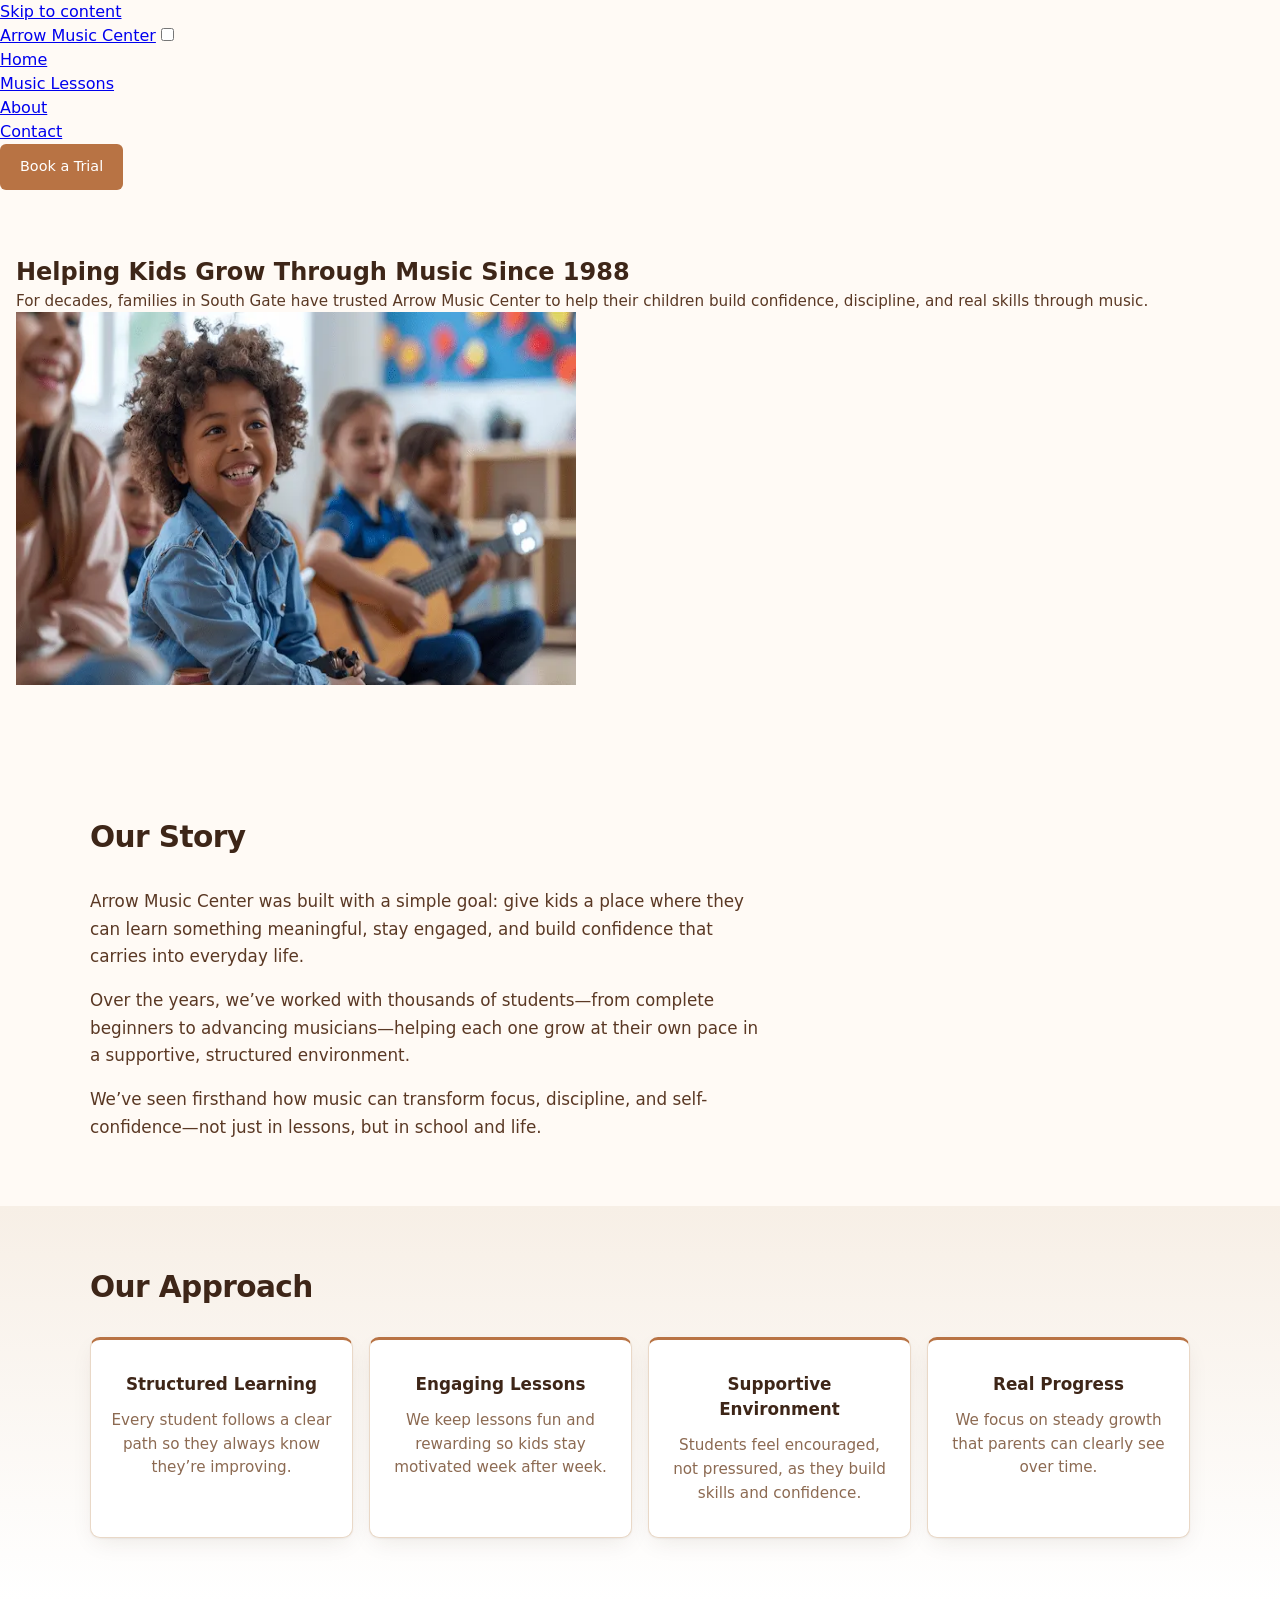
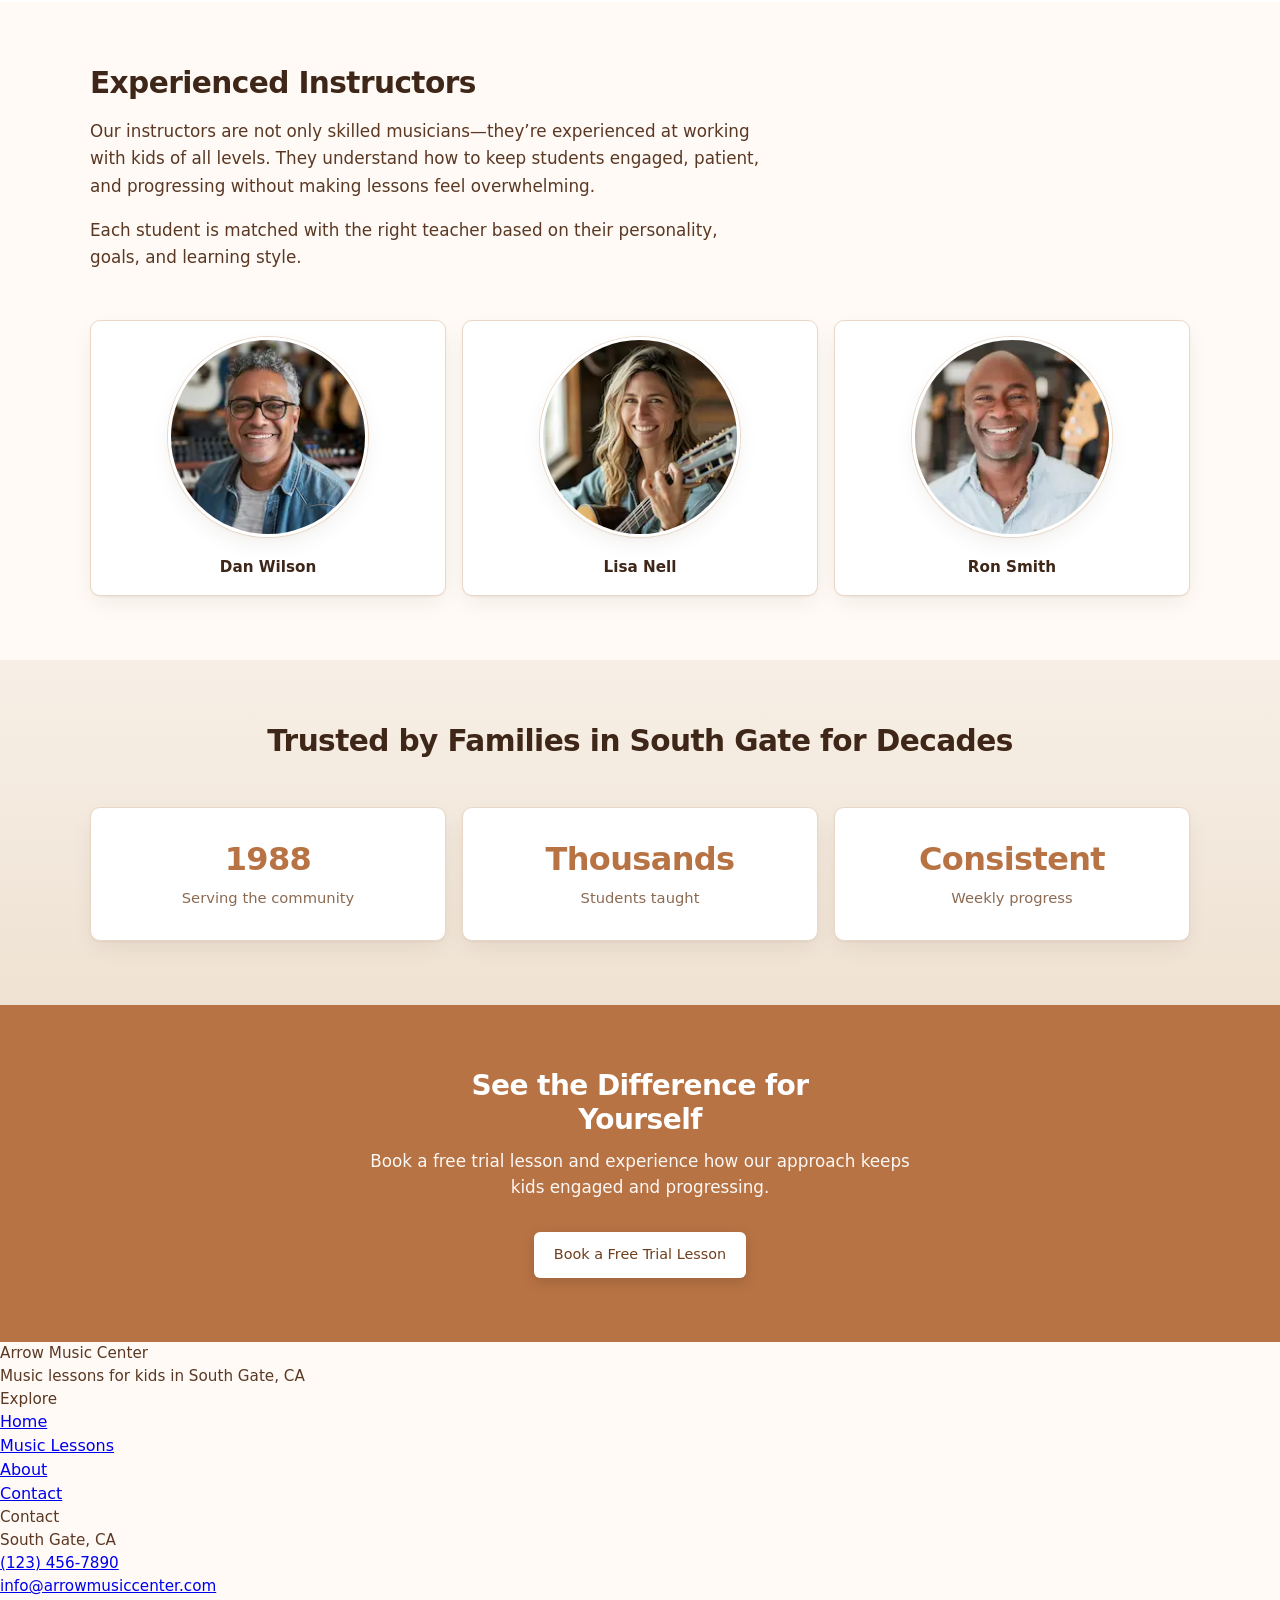
==== about.html @ 7670428e "Add About, Music Lessons, and Contact pages with styles and assets Introduce the secondary pages wit" ====
<!doctype html>
<html lang="en">
  <head>
    <meta charset="UTF-8" />
    <meta name="viewport" content="width=device-width, initial-scale=1.0" />
    <title>About Arrow Music Center | Music Lessons in South Gate, CA</title>
    <meta
      name="description"
      content="Learn about Arrow Music Center in South Gate, CA. Experienced instructors, structured lessons, and a proven approach helping kids build confidence through music since 1988."
    />

    <link rel="stylesheet" href="styles/global.css" />
    <link rel="stylesheet" href="styles/about.css" />
  </head>

  <body class="page">
    <a class="skip-link" href="#main">Skip to content</a>
    <header class="site-header">
      <div class="site-header__inner">
        <a
          href="index.html"
          class="site-header__brand"
          aria-label="Arrow Music Center, home"
          >Arrow Music Center</a
        >
        <input
          type="checkbox"
          id="site-nav-toggle"
          class="site-header__checkbox"
        />
        <label
          for="site-nav-toggle"
          class="site-header__menu-btn"
          aria-label="Open menu"
        >
          <span class="site-header__menu-icon"></span>
        </label>
        <label
          for="site-nav-toggle"
          class="site-header__backdrop"
          aria-hidden="true"
        ></label>
        <nav class="site-header__nav" aria-label="Main navigation">
          <ul class="site-header__list">
            <li><a href="index.html" class="site-header__link">Home</a></li>
            <li>
              <a href="music-lessons.html" class="site-header__link"
                >Music Lessons</a
              >
            </li>
            <li>
              <a href="about.html" class="site-header__link" aria-current="page"
                >About</a
              >
            </li>
            <li>
              <a href="contact.html" class="site-header__link">Contact</a>
            </li>
            <li class="site-header__item--cta">
              <a
                href="contact.html#booking-form"
                class="site-header__cta btn btn--primary"
                >Book a Trial</a
              >
            </li>
          </ul>
        </nav>
      </div>
    </header>
    <main class="about" id="main">
      <!-- HERO -->
      <section class="about__hero hero" aria-labelledby="about-hero-heading">
        <div class="hero__container">
          <div class="hero__content">
            <h1 class="hero__title" id="about-hero-heading">
              Helping Kids Grow Through Music Since 1988
            </h1>

            <p class="hero__subtitle">
              For decades, families in South Gate have trusted Arrow Music
              Center to help their children build confidence, discipline, and
              real skills through music.
            </p>
          </div>

          <div class="hero__image-wrapper">
            <img
              src="images/home/about-hero.webp"
              alt="Welcoming teaching studio at Arrow Music Center in South Gate"
              class="hero__image"
              width="560"
              height="373"
            />
          </div>
        </div>
      </section>

      <!-- STORY -->
      <section class="about__story story">
        <div class="story__container">
          <h2 class="story__title">Our Story</h2>

          <div class="story__content">
            <p class="story__text">
              Arrow Music Center was built with a simple goal: give kids a place
              where they can learn something meaningful, stay engaged, and build
              confidence that carries into everyday life.
            </p>

            <p class="story__text">
              Over the years, we’ve worked with thousands of students—from
              complete beginners to advancing musicians—helping each one grow at
              their own pace in a supportive, structured environment.
            </p>

            <p class="story__text">
              We’ve seen firsthand how music can transform focus, discipline,
              and self-confidence—not just in lessons, but in school and life.
            </p>
          </div>
        </div>
      </section>

      <!-- MISSION -->
      <section class="about__mission mission">
        <div class="mission__container">
          <h2 class="mission__title">Our Approach</h2>

          <div class="mission__grid">
            <div class="mission__item">
              <h3 class="mission__item-title">Structured Learning</h3>
              <p class="mission__item-text">
                Every student follows a clear path so they always know they’re
                improving.
              </p>
            </div>

            <div class="mission__item">
              <h3 class="mission__item-title">Engaging Lessons</h3>
              <p class="mission__item-text">
                We keep lessons fun and rewarding so kids stay motivated week
                after week.
              </p>
            </div>

            <div class="mission__item">
              <h3 class="mission__item-title">Supportive Environment</h3>
              <p class="mission__item-text">
                Students feel encouraged, not pressured, as they build skills
                and confidence.
              </p>
            </div>

            <div class="mission__item">
              <h3 class="mission__item-title">Real Progress</h3>
              <p class="mission__item-text">
                We focus on steady growth that parents can clearly see over
                time.
              </p>
            </div>
          </div>
        </div>
      </section>

      <!-- INSTRUCTORS -->
      <section
        class="about__instructors instructors"
        aria-labelledby="instructors-heading"
      >
        <div class="instructors__container">
          <h2 class="instructors__title" id="instructors-heading">
            Experienced Instructors
          </h2>

          <div class="instructors__content">
            <p class="instructors__text">
              Our instructors are not only skilled musicians—they’re experienced
              at working with kids of all levels. They understand how to keep
              students engaged, patient, and progressing without making lessons
              feel overwhelming.
            </p>

            <p class="instructors__text">
              Each student is matched with the right teacher based on their
              personality, goals, and learning style.
            </p>
          </div>

          <div class="instructors__grid">
            <div class="instructors__card">
              <img
                src="/images/home/instructor-1.webp"
                alt="First featured music instructor at Arrow Music Center"
                class="instructors__image"
                width="200"
                height="200"
              />
              <p class="instructors__name">Dan Wilson</p>
            </div>

            <div class="instructors__card">
              <img
                src="images/home/instructor-2.webp"
                alt="Second featured music instructor at Arrow Music Center"
                class="instructors__image"
                width="200"
                height="200"
              />
              <p class="instructors__name">Lisa Nell</p>
            </div>

            <div class="instructors__card">
              <img
                src="images/home/instructor-3.webp"
                alt="Third featured music instructor at Arrow Music Center"
                class="instructors__image"
                width="200"
                height="200"
              />
              <p class="instructors__name">Ron Smith</p>
            </div>
          </div>
        </div>
      </section>

      <!-- TRUST / PROOF -->
      <section class="about__trust trust">
        <div class="trust__container">
          <h2 class="trust__title">
            Trusted by Families in South Gate for Decades
          </h2>

          <div class="trust__grid">
            <div class="trust__item">
              <p class="trust__number">1988</p>
              <p class="trust__label">Serving the community</p>
            </div>

            <div class="trust__item">
              <p class="trust__number">Thousands</p>
              <p class="trust__label">Students taught</p>
            </div>

            <div class="trust__item">
              <p class="trust__number">Consistent</p>
              <p class="trust__label">Weekly progress</p>
            </div>
          </div>
        </div>
      </section>

      <!-- CTA -->
      <section class="about__cta cta" aria-labelledby="about-cta-heading">
        <div class="cta__container">
          <h2 class="cta__title" id="about-cta-heading">
            See the Difference for Yourself
          </h2>

          <p class="cta__text">
            Book a free trial lesson and experience how our approach keeps kids
            engaged and progressing.
          </p>

          <a href="contact.html#booking-form" class="btn btn--primary">
            Book a Free Trial Lesson
          </a>
        </div>
      </section>
    </main>

    <footer class="site-footer">
      <div class="site-footer__inner">
        <div class="site-footer__col site-footer__col--brand">
          <p class="site-footer__name">Arrow Music Center</p>
          <p class="site-footer__tagline">
            Music lessons for kids in South Gate, CA
          </p>
        </div>
        <nav class="site-footer__col site-footer__nav" aria-label="Footer">
          <p class="site-footer__heading">Explore</p>
          <ul class="site-footer__list">
            <li><a href="index.html" class="site-footer__link">Home</a></li>
            <li>
              <a href="music-lessons.html" class="site-footer__link"
                >Music Lessons</a
              >
            </li>
            <li>
              <a href="about.html" class="site-footer__link" aria-current="page"
                >About</a
              >
            </li>
            <li>
              <a href="contact.html" class="site-footer__link">Contact</a>
            </li>
          </ul>
        </nav>
        <div class="site-footer__col site-footer__col--contact">
          <p class="site-footer__heading">Contact</p>
          <p class="site-footer__text">South Gate, CA</p>
          <p class="site-footer__text">
            <a href="tel:+11234567890" class="site-footer__link"
              >(123) 456-7890</a
            >
          </p>
          <p class="site-footer__text">
            <a href="mailto:info@arrowmusiccenter.com" class="site-footer__link"
              >info@arrowmusiccenter.com</a
            >
          </p>
        </div>
      </div>
      <div class="site-footer__bar">
        <p class="site-footer__copy">
          &copy; 2026 Arrow Music Center. All rights reserved.
        </p>
      </div>
    </footer>
  </body>
</html>
---- styles/global.css ----
/* =========================
   CSS VARIABLES (WOOD THEME)
========================= */
:root {
  /* Brand (refined wood system) */
  --color-primary: #b87344; /* polished wood */
  --color-primary-light: #d89a5b; /* lighter varnish */
  --color-primary-dark: #6f3f1f; /* deeper, richer wood (improved contrast) */

  /* Accent (harmonized warm tone) */
  --color-accent: #e39a4b; /* warm amber, blends with wood tones */

  /* Core text (warm but readable) */
  --color-secondary: #3e2618; /* deep brown */
  --color-text: #5a3824; /* softened text */
  --color-muted: #8c6a52; /* muted brown */

  /* Backgrounds (light wood / paper tones) */
  --color-bg: #fffaf5;
  --color-bg-light: #fdf6ee;
  --color-border: #e9d8c7;

  /* Surfaces */
  --color-surface: #ffffff;
  --color-surface-glass: color-mix(
    in srgb,
    var(--color-surface) 75%,
    transparent
  );

  /* Section backgrounds */
  --color-bg-muted: #f7efe6;
  --color-bg-muted-deep: #efe2d3;
  --color-bg-wash: #faf4ec;

  /* Borders */
  --color-border-soft: rgb(233 216 199 / 0.8);
  --color-border-muted: rgb(233 216 199 / 0.7);
  --color-border-emphasis: #d6bfa7;

  /* Text on primary */
  --color-on-primary: #ffffff;

  /* Shadows (warmer tone instead of blue/black) */
  --rgb-shadow: 60 38 24;
  --rgb-black: 0 0 0;

  /* Primary accents */
  --color-primary-tint: color-mix(
    in srgb,
    var(--color-primary) 12%,
    transparent
  );
  --color-primary-ring: color-mix(
    in srgb,
    var(--color-primary) 20%,
    transparent
  );

  /* Gradients */
  --gradient-hero: linear-gradient(
    165deg,
    var(--color-bg-muted) 0%,
    var(--color-bg-muted-deep) 45%,
    var(--color-bg-light) 100%
  );

  --gradient-section-to-surface: linear-gradient(
    180deg,
    var(--color-bg-muted) 0%,
    var(--color-surface) 100%
  );

  --gradient-section-muted: linear-gradient(
    180deg,
    var(--color-bg-muted) 0%,
    var(--color-bg-muted-deep) 100%
  );

  --gradient-benefits: linear-gradient(
    180deg,
    color-mix(in srgb, var(--color-bg-muted-deep) 85%, transparent) 0%,
    var(--color-bg-muted) 100%
  );

  --gradient-programs: linear-gradient(
    180deg,
    var(--color-bg-wash) 0%,
    var(--color-surface) 100%
  );

  /* Radius */
  --radius-sm: 6px;
  --radius-md: 10px;

  /* Spacing */
  --spacing-xs: 0.5rem;
  --spacing-sm: 0.75rem;
  --spacing-md: 1rem;
  --spacing-lg: 2rem;
  --spacing-xl: 3rem;

  /* Layout */
  --container-width: 1100px;

  /* Shadows */
  --shadow-image:
    0 1px 3px rgb(var(--rgb-shadow) / 0.08),
    0 12px 28px -8px rgb(var(--rgb-shadow) / 0.12);

  --shadow-card:
    0 1px 2px rgb(var(--rgb-shadow) / 0.06),
    0 8px 24px -6px rgb(var(--rgb-shadow) / 0.1);

  --shadow-card-hover:
    0 2px 8px rgb(var(--rgb-shadow) / 0.08),
    0 16px 32px -12px rgb(var(--rgb-shadow) / 0.14);

  --shadow-cta-image:
    0 4px 24px rgb(var(--rgb-black) / 0.15),
    0 1px 3px rgb(var(--rgb-black) / 0.1);

  --shadow-steps-icon: 0 2px 8px rgb(var(--rgb-shadow) / 0.08);

  --shadow-programs-panel:
    0 1px 2px rgb(var(--rgb-shadow) / 0.04),
    0 12px 28px -10px rgb(var(--rgb-shadow) / 0.08);

  --shadow-cta-button: 0 4px 14px rgb(var(--rgb-black) / 0.15);
  --shadow-cta-button-hover: 0 6px 20px rgb(var(--rgb-black) / 0.2);
}

/* =========================
   RESET
========================= */
*,
*::before,
*::after {
  box-sizing: border-box;
  margin: 0;
  padding: 0;
}

body {
  font-family:
    system-ui,
    -apple-system,
    sans-serif;
  color: var(--color-text);
  background: var(--color-bg);
  line-height: 1.5;
}

/* =========================
   BASE TYPOGRAPHY
========================= */
h1,
h2,
h3 {
  color: var(--color-secondary);
}

h2 {
  font-size: 1.5rem;
  margin-bottom: var(--spacing-md);
}

h3 {
  font-size: 1.1rem;
  margin-bottom: var(--spacing-xs);
}

p {
  font-size: 0.95rem;
}

/* =========================
   BUTTONS
========================= */
.btn {
  display: inline-block;
  padding: 0.75rem 1.25rem;
  border-radius: var(--radius-sm);
  text-decoration: none;
  font-size: 0.9rem;
}

.btn--primary {
  background: var(--color-primary);
  color: var(--color-on-primary);
}

.btn--secondary {
  border: 1px solid var(--color-border);
  color: var(--color-text);
}

@media (min-width: 640px) {
  h2 {
    font-size: 1.75rem;
  }
}
---- styles/about.css ----
/* About page (tokens in global.css; mirrors home.css / lessons.css patterns) */

/* =========================
   LAYOUT
========================= */
.about section {
  padding: clamp(2.5rem, 6vw, 4rem) var(--spacing-md);
}

.story__container,
.mission__container,
.instructors__container,
.trust__container,
.cta__container {
  max-width: var(--container-width);
  margin: 0 auto;
}

/* =========================
   SHARED TITLES
========================= */
.story__title,
.mission__title,
.instructors__title,
.trust__title {
  font-weight: 700;
  line-height: 1.2;
  letter-spacing: -0.02em;
  text-align: center;
  margin-inline: auto;
  margin-bottom: var(--spacing-lg);
  font-size: clamp(1.5rem, 2vw + 1rem, 1.85rem);
  max-width: 28ch;
}

.instructors__title {
  margin-bottom: var(--spacing-md);
}

.trust__title {
  max-width: 32ch;
  margin-bottom: var(--spacing-xl);
}

/* =========================
   STORY
========================= */
.story {
  background: var(--color-bg);
}

.story__content {
  max-width: 40rem;
  margin-inline: auto;
}

.story__text {
  margin: 0 0 var(--spacing-md);
  font-size: 1.05rem;
  line-height: 1.65;
  color: var(--color-text);
}

.story__text:last-child {
  margin-bottom: 0;
}

/* =========================
   MISSION / APPROACH
========================= */
.mission {
  background: var(--gradient-section-to-surface);
}

.mission__grid {
  display: grid;
  gap: var(--spacing-md);
}

.mission__item {
  background: var(--color-surface);
  border: 1px solid var(--color-border);
  border-radius: var(--radius-md);
  padding: var(--spacing-lg) var(--spacing-md);
  text-align: center;
  box-shadow: var(--shadow-card);
  border-top: 3px solid var(--color-primary);
  transition:
    border-color 0.2s ease,
    box-shadow 0.2s ease;
}

.mission__item:hover {
  border-color: color-mix(
    in srgb,
    var(--color-primary) 35%,
    var(--color-border)
  );
  box-shadow: var(--shadow-card-hover);
}

.mission__item-title {
  font-size: 1.05rem;
  font-weight: 700;
  margin-bottom: var(--spacing-sm);
  color: var(--color-secondary);
}

.mission__item-text {
  margin: 0;
  font-size: 0.95rem;
  line-height: 1.55;
  color: var(--color-muted);
}

/* =========================
   INSTRUCTORS
========================= */
.instructors {
  background: var(--color-bg);
}

.instructors__content {
  max-width: 40rem;
  margin-inline: auto;
  margin-bottom: var(--spacing-xl);
  text-align: center;
}

.instructors__text {
  margin: 0 0 var(--spacing-md);
  font-size: 1.05rem;
  line-height: 1.65;
  color: var(--color-text);
}

.instructors__text:last-of-type {
  margin-bottom: 0;
}

.instructors__grid {
  display: grid;
  gap: var(--spacing-md);
}

.instructors__card {
  background: var(--color-surface);
  border: 1px solid var(--color-border);
  border-radius: var(--radius-md);
  padding: var(--spacing-md);
  text-align: center;
  box-shadow: var(--shadow-card);
  transition:
    border-color 0.2s ease,
    box-shadow 0.2s ease;
}

.instructors__card:hover {
  border-color: color-mix(
    in srgb,
    var(--color-primary) 28%,
    var(--color-border)
  );
  box-shadow: var(--shadow-card-hover);
}

.instructors__image {
  width: 100%;
  max-width: 200px;
  aspect-ratio: 1;
  margin-inline: auto;
  margin-bottom: var(--spacing-sm);
  border-radius: 50%;
  object-fit: cover;
  border: 3px solid var(--color-surface);
  box-shadow:
    0 0 0 1px var(--color-border),
    var(--shadow-card);
}

.instructors__name {
  margin: 0;
  font-size: 0.95rem;
  font-weight: 600;
  color: var(--color-secondary);
}

/* =========================
   TRUST / STATS
========================= */
.trust {
  background: var(--gradient-section-muted);
}

.trust__grid {
  display: grid;
  gap: var(--spacing-md);
}

.trust__item {
  background: var(--color-surface);
  border: 1px solid var(--color-border);
  border-radius: var(--radius-md);
  padding: var(--spacing-lg) var(--spacing-md);
  text-align: center;
  box-shadow: var(--shadow-card);
}

.trust__number {
  margin: 0 0 var(--spacing-xs);
  font-size: clamp(1.5rem, 3vw + 1rem, 2rem);
  font-weight: 700;
  letter-spacing: -0.02em;
  color: var(--color-primary);
  line-height: 1.2;
}

.trust__label {
  margin: 0;
  font-size: 0.92rem;
  line-height: 1.45;
  color: var(--color-muted);
}

/* =========================
   CTA
========================= */
.about .cta {
  text-align: center;
  background: var(--color-primary);
  color: var(--color-on-primary);
}

.about .cta__title {
  color: var(--color-on-primary);
  font-weight: 700;
  line-height: 1.2;
  letter-spacing: -0.02em;
  margin-bottom: var(--spacing-sm);
  max-width: 24ch;
  margin-inline: auto;
}

.about .cta__text {
  margin-bottom: var(--spacing-lg);
  font-size: 1.05rem;
  line-height: 1.55;
  opacity: 0.95;
  max-width: 36rem;
  margin-inline: auto;
}

.about .cta .btn--primary {
  background: var(--color-surface);
  color: var(--color-primary-dark);
  box-shadow: var(--shadow-cta-button);
  border: none;
  transition:
    transform 0.15s ease,
    box-shadow 0.15s ease,
    color 0.15s ease;
}

.about .cta .btn--primary:hover {
  transform: translateY(-1px);
  color: var(--color-primary);
  box-shadow:
    var(--shadow-cta-button-hover),
    0 0 0 1px color-mix(in srgb, var(--color-accent) 55%, transparent);
}

/* =========================
   RESPONSIVE
========================= */
@media (min-width: 640px) {
  .mission__grid {
    grid-template-columns: repeat(2, minmax(0, 1fr));
  }

  .instructors__grid {
    grid-template-columns: repeat(3, minmax(0, 1fr));
  }

  .trust__grid {
    grid-template-columns: repeat(3, minmax(0, 1fr));
  }
}

@media (min-width: 1024px) {
  .story__title,
  .mission__title,
  .instructors__title,
  .trust__title {
    max-width: none;
    margin-inline: 0;
  }

  .story__title,
  .mission__title,
  .instructors__title {
    text-align: left;
  }

  .story__content {
    margin-inline: 0;
    max-width: 42rem;
  }

  .mission__grid {
    grid-template-columns: repeat(4, minmax(0, 1fr));
  }

  .instructors__content {
    text-align: left;
    margin-inline: 0;
    max-width: 42rem;
  }

  .instructors__title {
    text-align: left;
  }

  .trust__title {
    text-align: center;
  }

  .about .cta__container {
    max-width: 40rem;
  }
}
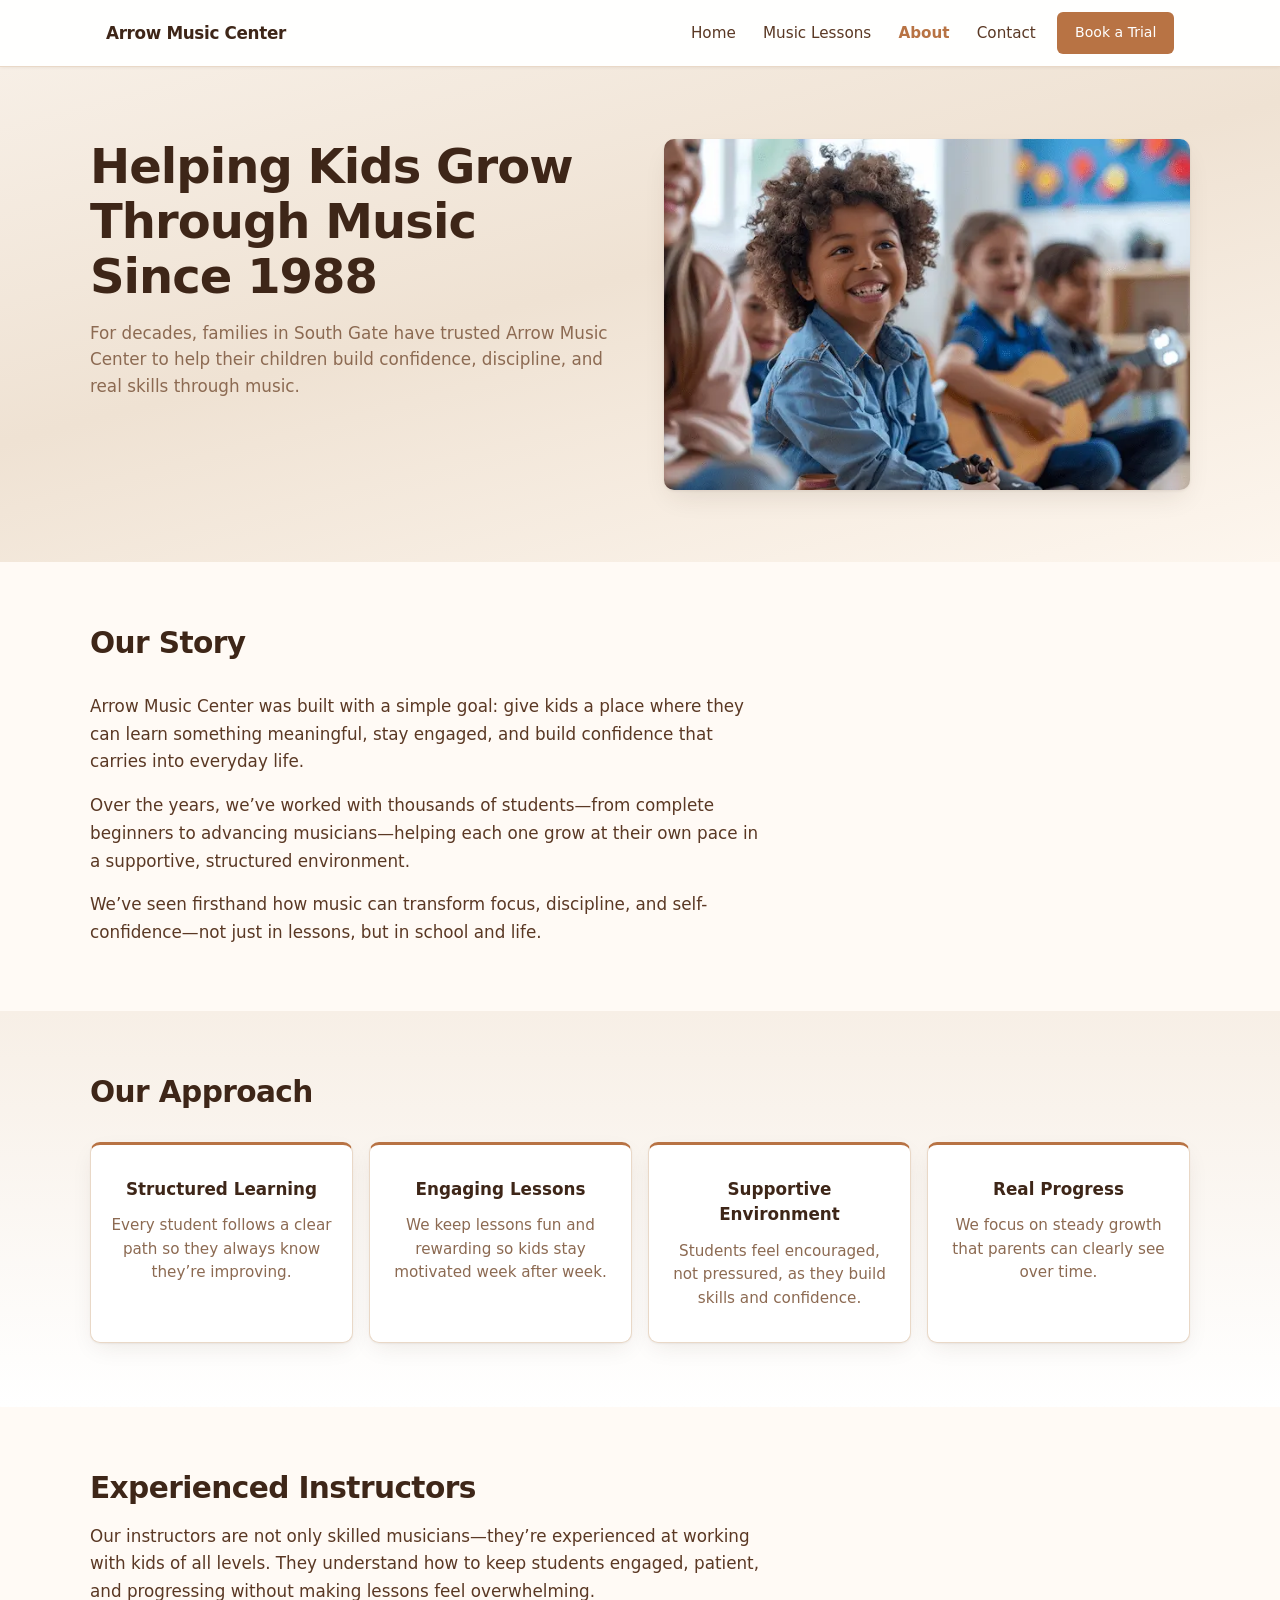
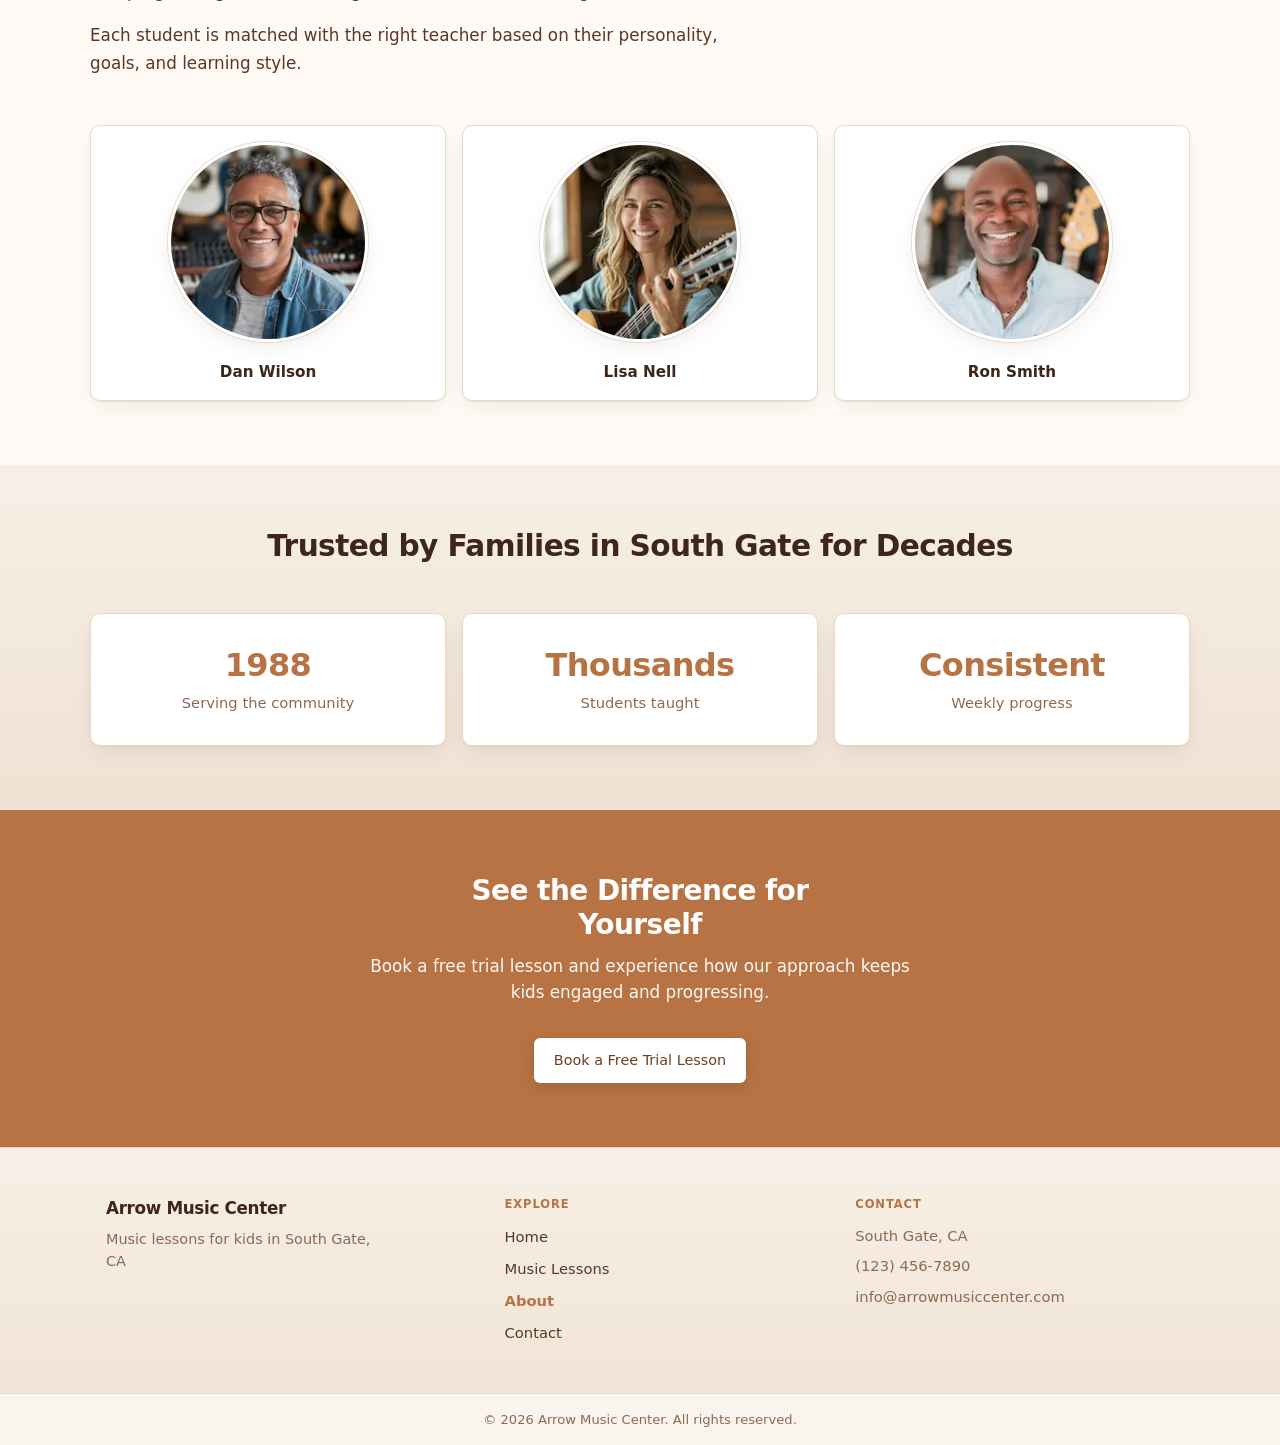
==== commit ae8b5396: "update image url" ====
--- a/about.html
+++ b/about.html
@@ -189,7 +189,7 @@
           <div class="instructors__grid">
             <div class="instructors__card">
               <img
-                src="/images/home/instructor-1.webp"
+                src="images/home/instructor-1.webp"
                 alt="First featured music instructor at Arrow Music Center"
                 class="instructors__image"
                 width="200"
--- a/styles/global.css
+++ b/styles/global.css
@@ -151,6 +151,16 @@
   line-height: 1.5;
 }
 
+body.page {
+  min-height: 100vh;
+  display: flex;
+  flex-direction: column;
+}
+
+body.page main {
+  flex: 1 0 auto;
+}
+
 /* =========================
    BASE TYPOGRAPHY
 ========================= */
@@ -200,3 +210,608 @@
     font-size: 1.75rem;
   }
 }
+
+/* =========================
+   SKIP LINK
+========================= */
+.skip-link {
+  position: absolute;
+  left: -9999px;
+  z-index: 200;
+  padding: var(--spacing-sm) var(--spacing-md);
+  background: var(--color-primary);
+  color: var(--color-on-primary);
+  font-weight: 600;
+  font-size: 0.9rem;
+  text-decoration: none;
+  border-radius: var(--radius-sm);
+}
+
+.skip-link:focus {
+  left: var(--spacing-md);
+  top: var(--spacing-md);
+  outline: 2px solid var(--color-on-primary);
+  outline-offset: 2px;
+}
+
+/* =========================
+   SITE HEADER / NAV
+========================= */
+.site-header {
+  position: sticky;
+  top: 0;
+  z-index: 100;
+  background: color-mix(in srgb, var(--color-surface) 88%, transparent);
+  backdrop-filter: blur(12px);
+  -webkit-backdrop-filter: blur(12px);
+  border-bottom: 1px solid var(--color-border);
+  box-shadow: 0 1px 3px rgb(var(--rgb-shadow) / 0.06);
+}
+
+.site-header__inner {
+  display: flex;
+  flex-wrap: wrap;
+  align-items: center;
+  justify-content: space-between;
+  gap: var(--spacing-sm);
+  max-width: var(--container-width);
+  margin: 0 auto;
+  padding: var(--spacing-sm) var(--spacing-md);
+  min-height: 3.5rem;
+}
+
+.site-header__brand {
+  font-weight: 700;
+  font-size: 1.05rem;
+  letter-spacing: -0.02em;
+  color: var(--color-secondary);
+  text-decoration: none;
+  line-height: 1.2;
+  max-width: 14rem;
+  transition: color 0.15s ease;
+}
+
+.site-header__brand:hover {
+  color: var(--color-primary);
+}
+
+.site-header__checkbox {
+  position: absolute;
+  width: 1px;
+  height: 1px;
+  padding: 0;
+  margin: -1px;
+  overflow: hidden;
+  clip: rect(0, 0, 0, 0);
+  white-space: nowrap;
+  border: 0;
+}
+
+.site-header__menu-btn {
+  display: flex;
+  align-items: center;
+  justify-content: center;
+  min-width: 2.75rem;
+  min-height: 2.75rem;
+  margin: 0;
+  padding: 0.5rem 0.6rem;
+  border: 1px solid var(--color-border);
+  border-radius: var(--radius-md);
+  background: var(--color-surface);
+  color: var(--color-secondary);
+  cursor: pointer;
+  transition:
+    border-color 0.15s ease,
+    background-color 0.15s ease;
+}
+
+.site-header__menu-btn:hover {
+  border-color: var(--color-border-emphasis);
+  background: var(--color-bg-light);
+}
+
+.site-header__menu-icon {
+  display: block;
+  width: 1.35rem;
+  height: 2px;
+  background: var(--color-secondary);
+  border-radius: 1px;
+  position: relative;
+  transition: background 0.2s ease;
+}
+
+.site-header__menu-icon::before,
+.site-header__menu-icon::after {
+  content: "";
+  position: absolute;
+  left: 0;
+  width: 100%;
+  height: 2px;
+  background: var(--color-secondary);
+  border-radius: 1px;
+  transition: transform 0.2s ease, top 0.2s ease;
+}
+
+.site-header__menu-icon::before {
+  top: -7px;
+}
+
+.site-header__menu-icon::after {
+  top: 7px;
+}
+
+.site-header__checkbox:checked ~ .site-header__menu-btn .site-header__menu-icon {
+  background: transparent;
+}
+
+.site-header__checkbox:checked ~ .site-header__menu-btn .site-header__menu-icon::before {
+  top: 0;
+  transform: rotate(45deg);
+}
+
+.site-header__checkbox:checked ~ .site-header__menu-btn .site-header__menu-icon::after {
+  top: 0;
+  transform: rotate(-45deg);
+}
+
+.site-header__backdrop {
+  display: none;
+}
+
+.site-header__nav {
+  position: relative;
+  z-index: 101;
+  width: 100%;
+  flex-basis: 100%;
+  max-height: 0;
+  overflow: hidden;
+  transition:
+    max-height 0.35s ease,
+    opacity 0.25s ease;
+  opacity: 0;
+  visibility: hidden;
+}
+
+.site-header__checkbox:checked ~ .site-header__nav {
+  max-height: 28rem;
+  opacity: 1;
+  visibility: visible;
+}
+
+.site-header__checkbox:checked ~ .site-header__backdrop {
+  display: block;
+  position: fixed;
+  inset: 0;
+  z-index: 99;
+  background: rgb(var(--rgb-shadow) / 0.35);
+  cursor: pointer;
+}
+
+@media (max-width: 899px) {
+  .site-header__inner {
+    padding: var(--spacing-md);
+  }
+
+  .site-header__menu-btn {
+    padding: 0.65rem 0.85rem;
+    min-width: 3rem;
+    min-height: 3rem;
+  }
+
+  .site-header__nav {
+    margin-top: var(--spacing-sm);
+    padding: 0;
+    background: transparent;
+    border-radius: var(--radius-md);
+    border: none;
+    box-shadow: none;
+  }
+
+  .site-header__checkbox:checked ~ .site-header__nav {
+    padding: var(--spacing-md);
+    margin-bottom: var(--spacing-xs);
+    background: var(--color-surface);
+    border: 1px solid var(--color-border);
+    box-shadow: var(--shadow-card);
+  }
+}
+
+.site-header__list {
+  list-style: none;
+  margin: 0;
+  padding: 0;
+  display: flex;
+  flex-direction: column;
+  gap: var(--spacing-xs);
+}
+
+.site-header__link {
+  display: block;
+  padding: 0.65rem 0.5rem;
+  font-size: 0.95rem;
+  font-weight: 500;
+  color: var(--color-text);
+  text-decoration: none;
+  border-radius: var(--radius-sm);
+  transition:
+    color 0.15s ease,
+    background-color 0.15s ease;
+}
+
+.site-header__link:hover {
+  color: var(--color-primary);
+  background: color-mix(in srgb, var(--color-bg-muted) 80%, transparent);
+}
+
+.site-header__link[aria-current="page"] {
+  color: var(--color-primary);
+  font-weight: 600;
+}
+
+.site-header__item--cta {
+  margin-top: var(--spacing-sm);
+  padding-top: var(--spacing-sm);
+  border-top: 1px solid var(--color-border);
+}
+
+.site-header__cta {
+  display: block;
+  width: 100%;
+  text-align: center;
+  padding: 0.75rem 1rem;
+}
+
+body:has(.site-header__checkbox:checked) {
+  overflow: hidden;
+}
+
+#main {
+  scroll-margin-top: 5rem;
+}
+
+/* =========================
+   HERO (shared — matches home)
+========================= */
+body.page section.hero {
+  padding: clamp(2.75rem, 8vw, 4.5rem) var(--spacing-md);
+}
+
+.hero__container {
+  max-width: var(--container-width);
+  margin: 0 auto;
+}
+
+.hero {
+  text-align: center;
+  background: var(--gradient-hero);
+}
+
+.hero__title {
+  font-size: clamp(1.875rem, 4vw + 1rem, 2.25rem);
+  font-weight: 700;
+  line-height: 1.15;
+  letter-spacing: -0.02em;
+  margin-bottom: var(--spacing-md);
+  max-width: 20ch;
+  margin-inline: auto;
+}
+
+.hero__subtitle {
+  font-size: 1.05rem;
+  line-height: 1.55;
+  color: var(--color-muted);
+  margin-bottom: var(--spacing-md);
+  max-width: 36rem;
+  margin-inline: auto;
+}
+
+.hero__image-wrapper {
+  border-radius: var(--radius-md);
+  overflow: hidden;
+  box-shadow: var(--shadow-image);
+  aspect-ratio: 3 / 2;
+  max-width: min(100%, 560px);
+  margin-inline: auto;
+  width: 100%;
+}
+
+.hero__image {
+  display: block;
+  width: 100%;
+  height: 100%;
+  object-fit: cover;
+  border-radius: 0;
+}
+
+.hero__list {
+  list-style: none;
+  margin-bottom: var(--spacing-lg);
+  text-align: left;
+  max-width: 22rem;
+  margin-inline: auto;
+}
+
+.hero__item {
+  position: relative;
+  padding-left: 1.5rem;
+  margin-bottom: var(--spacing-sm);
+  line-height: 1.45;
+}
+
+.hero__item:last-child {
+  margin-bottom: 0;
+}
+
+.hero__item::before {
+  content: "";
+  position: absolute;
+  left: 0;
+  top: 0.35em;
+  width: 0.5rem;
+  height: 0.5rem;
+  border-radius: 50%;
+  background: var(--color-accent);
+  box-shadow: 0 0 0 2px color-mix(in srgb, var(--color-accent) 30%, transparent);
+}
+
+.hero__actions {
+  display: flex;
+  flex-direction: column;
+  gap: var(--spacing-md);
+  align-items: stretch;
+}
+
+.hero__actions .btn {
+  text-align: center;
+}
+
+@media (max-width: 1023px) {
+  .hero__container {
+    display: flex;
+    flex-direction: column;
+    gap: var(--spacing-lg);
+  }
+
+  .hero__content {
+    order: -1;
+  }
+
+  /* Keep hero photos from dominating narrow viewports */
+  .hero__image-wrapper {
+    max-width: min(100%, 22rem);
+  }
+}
+
+@media (max-width: 479px) {
+  .hero__image-wrapper {
+    max-width: min(100%, 17.5rem);
+  }
+}
+
+@media (min-width: 640px) {
+  .hero__title {
+    font-size: 2.5rem;
+    max-width: 24ch;
+  }
+
+  .hero__actions {
+    flex-direction: row;
+    justify-content: center;
+  }
+}
+
+@media (min-width: 1024px) {
+  .hero__container {
+    display: flex;
+    flex-direction: row;
+    align-items: start;
+    gap: var(--spacing-xl);
+    text-align: left;
+  }
+
+  .hero__content,
+  .hero__image-wrapper {
+    flex: 1 1 0;
+    min-width: 0;
+  }
+
+  .hero__title {
+    font-size: 3rem;
+    max-width: 22ch;
+    margin-inline: 0;
+  }
+
+  .hero__subtitle {
+    margin-inline: 0;
+  }
+
+  .hero__list {
+    margin-inline: 0;
+    max-width: none;
+  }
+
+  .hero__image-wrapper {
+    margin-inline: 0;
+    max-width: none;
+  }
+
+  .hero__actions {
+    flex-direction: row;
+    flex-wrap: wrap;
+    justify-content: flex-start;
+    align-items: center;
+  }
+
+  .hero__actions .btn {
+    text-align: center;
+  }
+}
+
+@media (min-width: 900px) {
+  .site-header__menu-btn {
+    display: none;
+  }
+
+  .site-header__backdrop {
+    display: none !important;
+  }
+
+  .site-header__nav {
+    width: auto;
+    flex-basis: auto;
+    max-height: none;
+    overflow: visible;
+    opacity: 1;
+    visibility: visible;
+    margin-left: auto;
+    border-top: none;
+    margin-top: 0;
+    padding-top: 0;
+    background: transparent;
+    border-radius: 0;
+  }
+
+  .site-header__inner {
+    flex-wrap: nowrap;
+  }
+
+  .site-header__list {
+    flex-direction: row;
+    align-items: center;
+    flex-wrap: wrap;
+    justify-content: flex-end;
+    gap: var(--spacing-xs) var(--spacing-md);
+    padding: 0;
+  }
+
+  .site-header__link {
+    padding: 0.5rem 0.35rem;
+  }
+
+  .site-header__item--cta {
+    margin-top: 0;
+    padding-top: 0;
+    border-top: none;
+  }
+
+  .site-header__cta {
+    display: inline-block;
+    width: auto;
+    padding: 0.65rem 1.1rem;
+    font-size: 0.88rem;
+  }
+}
+
+/* =========================
+   SITE FOOTER
+========================= */
+.site-footer {
+  flex-shrink: 0;
+  margin-top: auto;
+  background: linear-gradient(
+    180deg,
+    var(--color-bg-muted) 0%,
+    var(--color-bg-muted-deep) 100%
+  );
+  border-top: 1px solid var(--color-border);
+}
+
+.site-footer__inner {
+  max-width: var(--container-width);
+  margin: 0 auto;
+  padding: var(--spacing-xl) var(--spacing-md);
+  display: grid;
+  gap: var(--spacing-xl);
+}
+
+.site-footer__name {
+  font-weight: 700;
+  font-size: 1.05rem;
+  letter-spacing: -0.02em;
+  color: var(--color-secondary);
+  margin: 0 0 var(--spacing-xs);
+}
+
+.site-footer__tagline {
+  margin: 0;
+  font-size: 0.9rem;
+  line-height: 1.5;
+  color: var(--color-muted);
+  max-width: 18rem;
+}
+
+.site-footer__heading {
+  margin: 0 0 var(--spacing-sm);
+  font-size: 0.72rem;
+  font-weight: 700;
+  letter-spacing: 0.08em;
+  text-transform: uppercase;
+  color: var(--color-primary);
+}
+
+.site-footer__list {
+  list-style: none;
+  margin: 0;
+  padding: 0;
+  display: flex;
+  flex-direction: column;
+  gap: var(--spacing-xs);
+}
+
+.site-footer__link {
+  color: var(--color-text);
+  text-decoration: none;
+  font-size: 0.92rem;
+  font-weight: 500;
+  transition: color 0.15s ease;
+}
+
+.site-footer__link:hover {
+  color: var(--color-primary);
+}
+
+.site-footer__link[aria-current="page"] {
+  color: var(--color-primary);
+  font-weight: 600;
+}
+
+.site-footer__text {
+  margin: 0 0 var(--spacing-xs);
+  font-size: 0.92rem;
+  line-height: 1.5;
+  color: var(--color-muted);
+}
+
+.site-footer__text:last-child {
+  margin-bottom: 0;
+}
+
+.site-footer__col--contact .site-footer__link {
+  color: var(--color-muted);
+}
+
+.site-footer__col--contact .site-footer__link:hover {
+  color: var(--color-primary);
+}
+
+.site-footer__bar {
+  border-top: 1px solid var(--color-border);
+  background: color-mix(in srgb, var(--color-secondary) 3%, var(--color-bg));
+  padding: var(--spacing-md) var(--spacing-md);
+  text-align: center;
+}
+
+.site-footer__copy {
+  margin: 0;
+  font-size: 0.82rem;
+  color: var(--color-muted);
+  line-height: 1.45;
+}
+
+@media (min-width: 768px) {
+  .site-footer__inner {
+    grid-template-columns: 1.15fr 1fr 1fr;
+    gap: var(--spacing-lg);
+    align-items: start;
+  }
+}
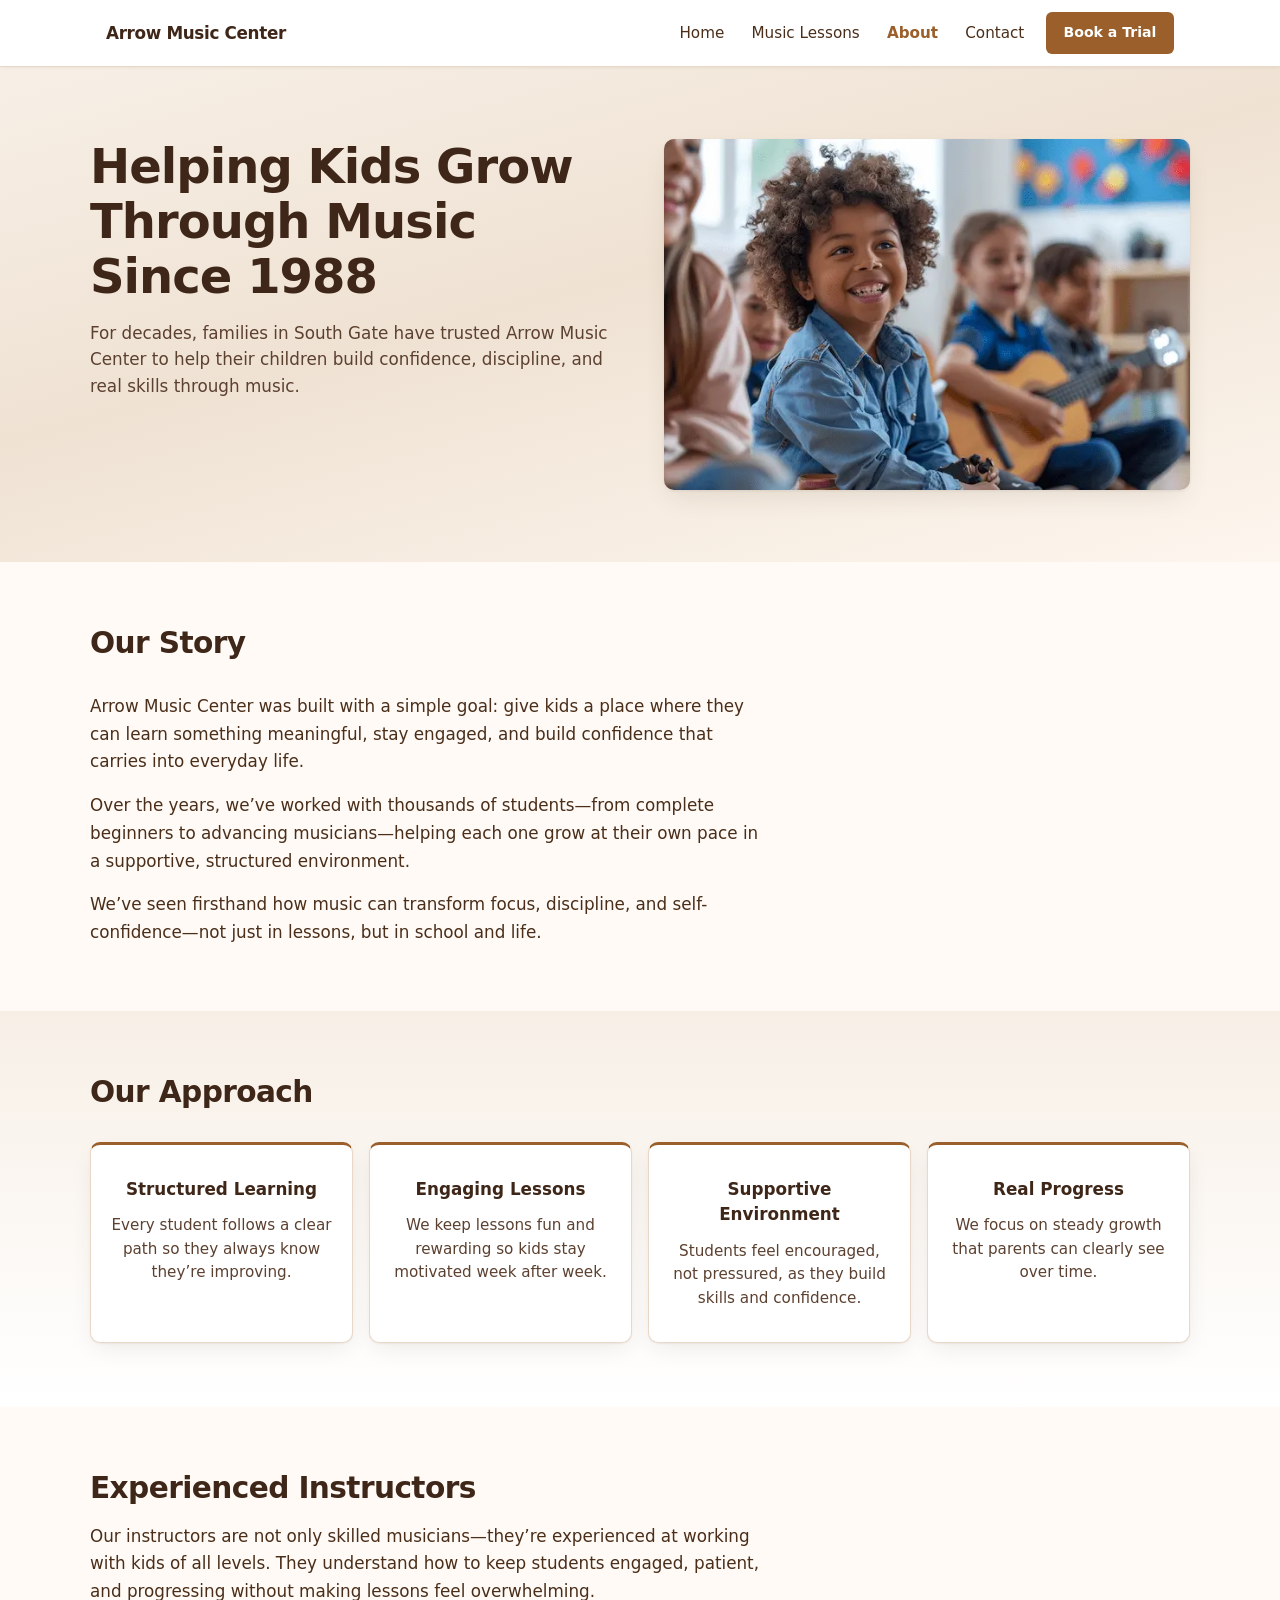
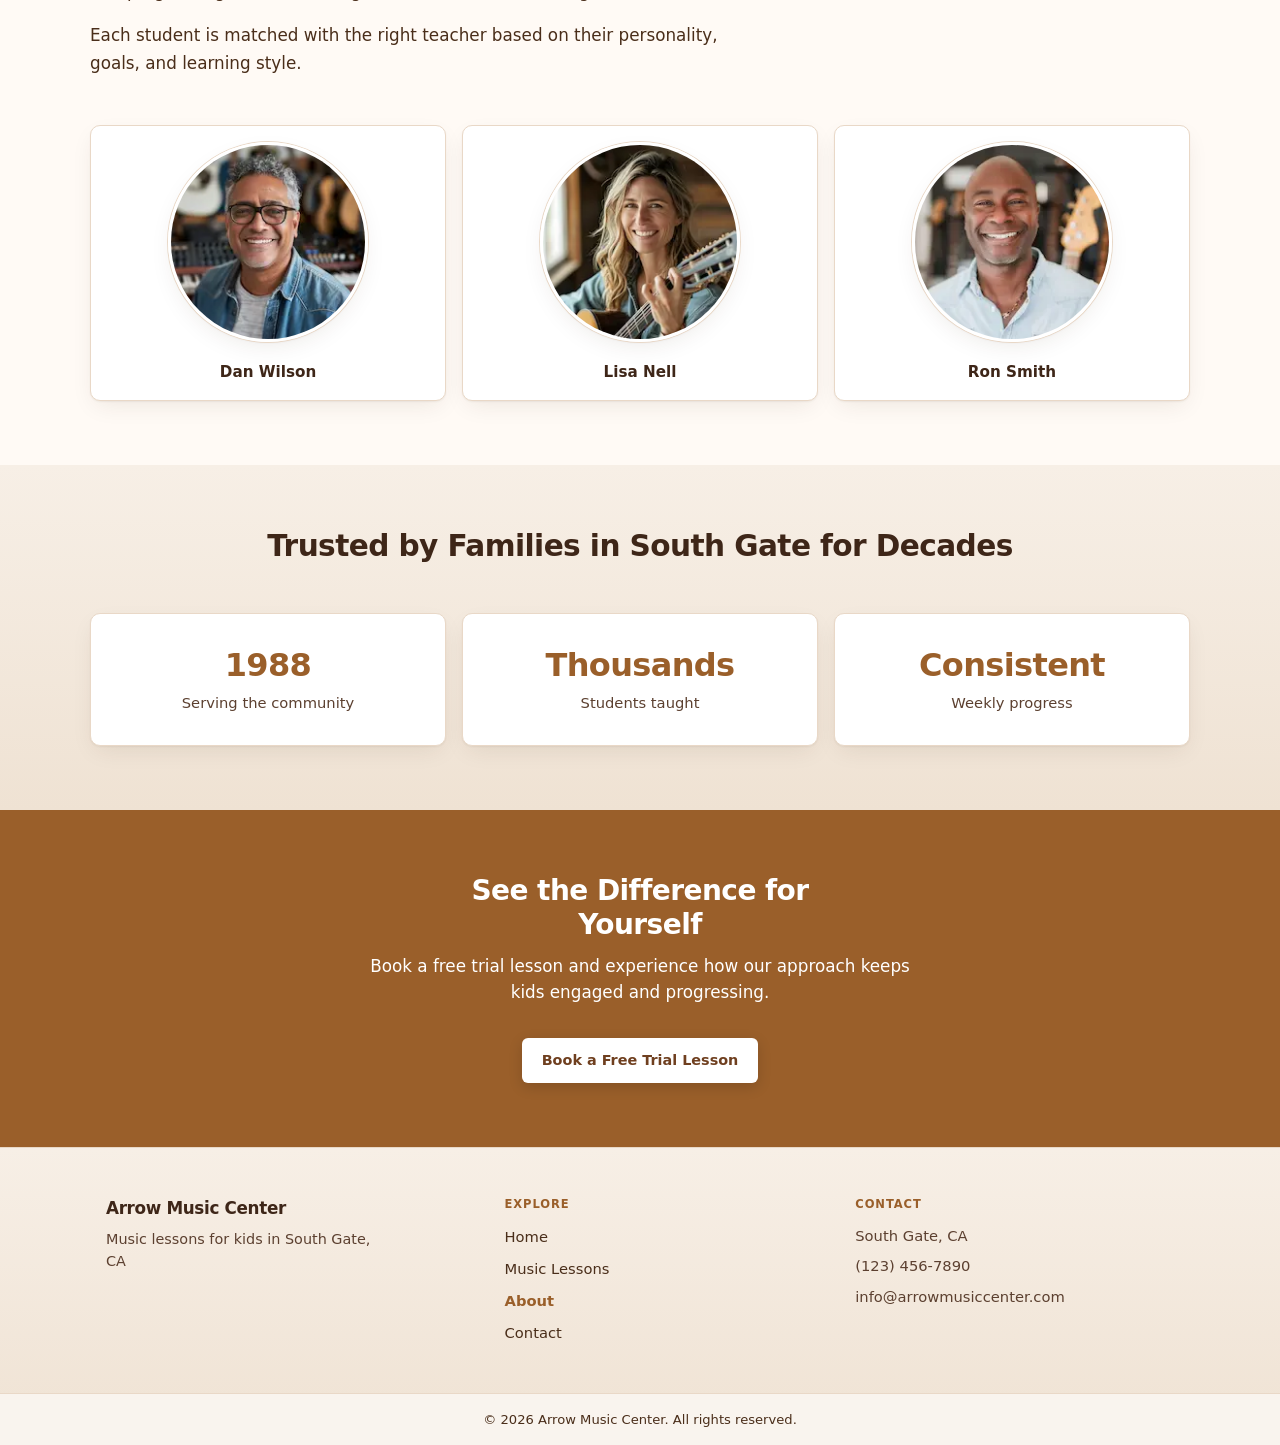
==== commit b1779315: "Improve accessibility: contrast tokens, nav label, CTA text Darken primary and text tokens for WCAG " ====
--- a/about.html
+++ b/about.html
@@ -27,12 +27,9 @@
           type="checkbox"
           id="site-nav-toggle"
           class="site-header__checkbox"
+          aria-label="Open navigation menu"
         />
-        <label
-          for="site-nav-toggle"
-          class="site-header__menu-btn"
-          aria-label="Open menu"
-        >
+        <label for="site-nav-toggle" class="site-header__menu-btn">
           <span class="site-header__menu-icon"></span>
         </label>
         <label
--- a/styles/global.css
+++ b/styles/global.css
@@ -2,8 +2,8 @@
    CSS VARIABLES (WOOD THEME)
 ========================= */
 :root {
-  /* Brand (refined wood system) */
-  --color-primary: #b87344; /* polished wood */
+  /* Brand (refined wood system) — primary darkened vs pure white for WCAG AA text */
+  --color-primary: #9a5f2a;
   --color-primary-light: #d89a5b; /* lighter varnish */
   --color-primary-dark: #6f3f1f; /* deeper, richer wood (improved contrast) */
 
@@ -12,8 +12,8 @@
 
   /* Core text (warm but readable) */
   --color-secondary: #3e2618; /* deep brown */
-  --color-text: #5a3824; /* softened text */
-  --color-muted: #8c6a52; /* muted brown */
+  --color-text: #4a2e1a; /* body text — sufficient contrast on cream backgrounds */
+  --color-muted: #5c4030; /* secondary text — AA on #fffaf5 and footer bar */
 
   /* Backgrounds (light wood / paper tones) */
   --color-bg: #fffaf5;
@@ -198,6 +198,7 @@
 .btn--primary {
   background: var(--color-primary);
   color: var(--color-on-primary);
+  font-weight: 600;
 }
 
 .btn--secondary {
@@ -241,7 +242,8 @@
   position: sticky;
   top: 0;
   z-index: 100;
-  background: color-mix(in srgb, var(--color-surface) 88%, transparent);
+  /* Slightly more opaque surface so nav link text meets contrast on varied backdrops */
+  background: color-mix(in srgb, var(--color-surface) 94%, transparent);
   backdrop-filter: blur(12px);
   -webkit-backdrop-filter: blur(12px);
   border-bottom: 1px solid var(--color-border);
@@ -804,7 +806,7 @@
 .site-footer__copy {
   margin: 0;
   font-size: 0.82rem;
-  color: var(--color-muted);
+  color: var(--color-text);
   line-height: 1.45;
 }
 
--- a/styles/about.css
+++ b/styles/about.css
@@ -245,7 +245,7 @@
   margin-bottom: var(--spacing-lg);
   font-size: 1.05rem;
   line-height: 1.55;
-  opacity: 0.95;
+  color: var(--color-on-primary);
   max-width: 36rem;
   margin-inline: auto;
 }
